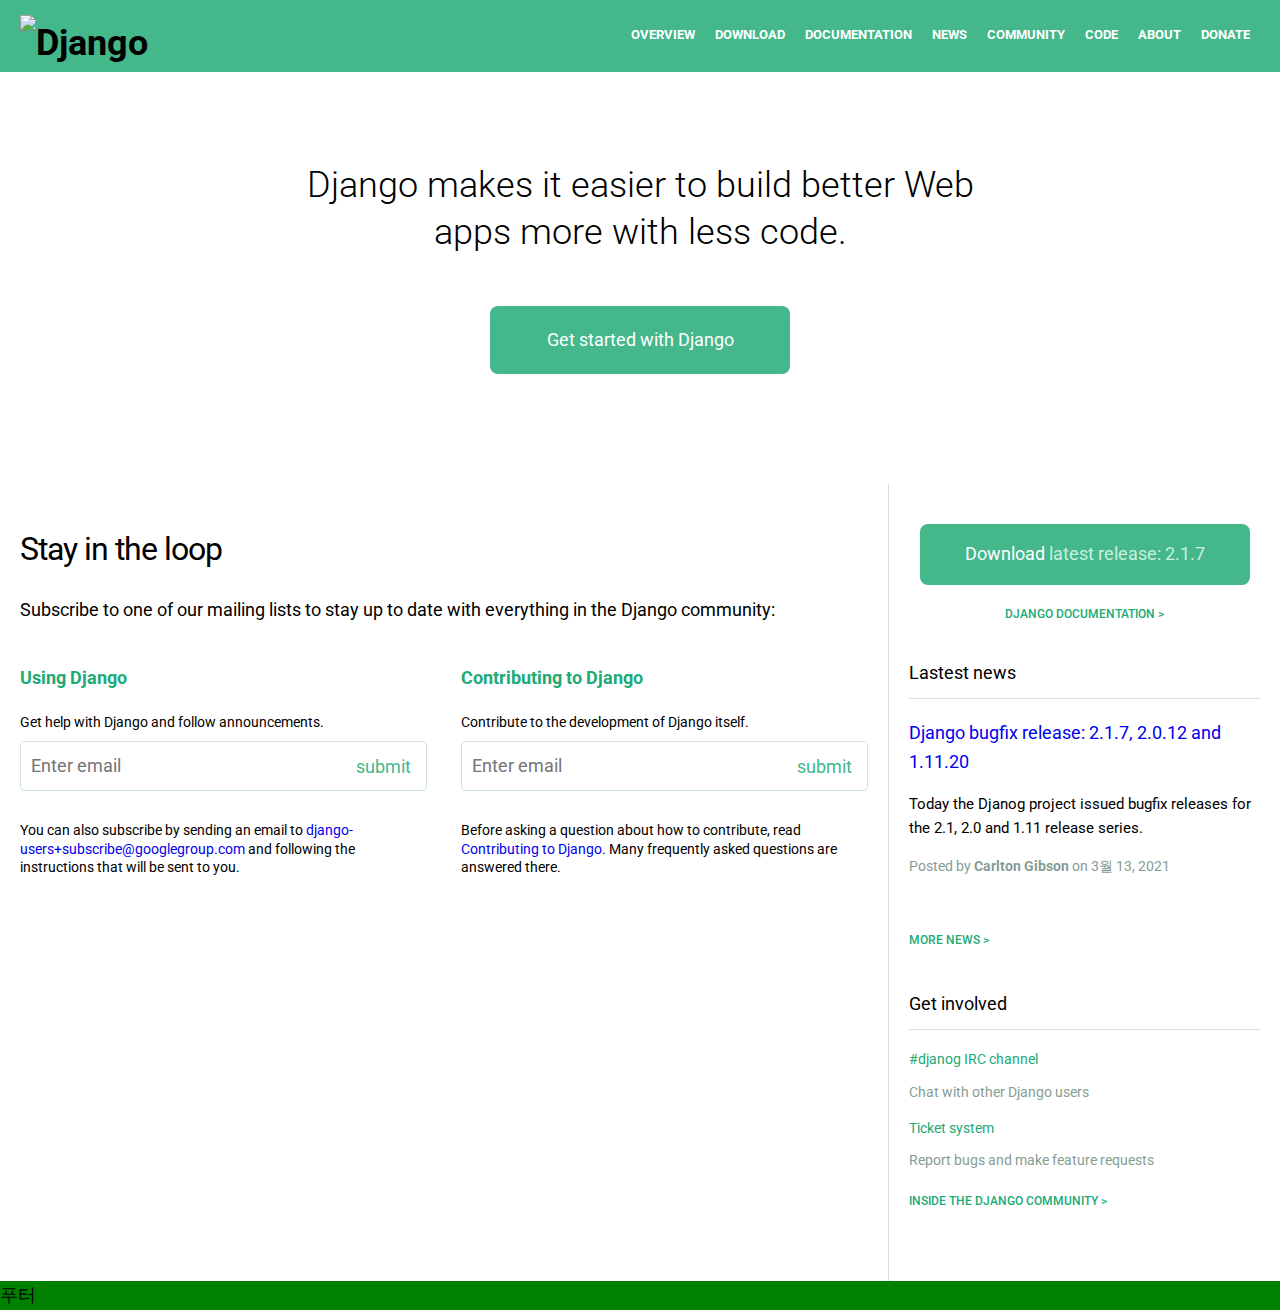
==== index.html @ ceb34139 "Start" ====
<!DOCTYPE html>
<html lang="en">
    <head>
        <meta charset="UTF-8"/>
        <meta name="viewport" content="width=device-width, initial-scale=1.0"/>
        <meta http-equiv="X-UA-Comapatible" content="ie=edge" />
        <link rel="stylesheet" href="./normalize.css">
        <link rel="stylesheet" href="./style08_sidecont.css"/>
        <link rel="preconnect" href="https://fonts.gstatic.com"/>
        <link href="https://fonts.googleapis.com/css2?family=Roboto:wght@300;400;500;700;900&display=swap" 
                rel="stylesheet">
        <title>The web framework for perfectionists with deadlines</title>
    </head>
    <!-- https://python-lecture-example-1.netlify.app/ 웹페이지 참조 -->
    <body>
        <header class="header">
            <div class="container">
                <h1 class="logo">
                    <img src="https://static.djangoproject.com/img/logo-django.42234b631760.svg" 
                    alt="Django"
                    />
                </h1>
                <nav class="nav">
                    <ul class="list">
                        <li class="list-item"><a href="#">Overview</a></li>
                        <li class="list-item"><a href="#">Download</a></li>
                        <li class="list-item"><a href="#">Documentation</a></li>
                        <li class="list-item"><a href="#">News</a></li>
                        <li class="list-item"><a href="#">Community</a></li>
                        <li class="list-item"><a href="#">Code</a></li>
                        <li class="list-item"><a href="#">About</a></li>
                        <li class="list-item"><a href="#">Donate</a></li>
                    </ul>
                </nav>
            </div>
        </header>
        <main class="main">
            <div class="hero-section">
                <div class="container">
                    <p class="intro-desc">
                        Django makes it easier to build better Web apps more with less code.
                    </p>
                    <a href="#" class="cta hero-cta">
                        Get started with Django
                    </a>
                </div>
            </div>
            <div class="container-float">
                <div class="main-content">
                    <h2 class="main-title">Stay in the loop</h2>
                    <p class="main-desc">
                        Subscribe to one of our mailing lists to stay up to date with everything in the Django community:
                    </p>

                    <div class="mailing-layout">
                        <div class="mailing">
                            <h3 class="mailing-title">
                                <a href="#">Using Django</a>
                            </h3>
                            <p class="mailing-desc">
                                Get help with Django and follow announcements. 
                            </p>
<!-- form 요소1 시작-->
                            <form action="#" class="mailing-form">
                                <label for="input-following">send e-mail for following news</label>
                                <input 
                                    type="email"
                                    placeholder="Enter email"
                                    id="input-following"
                                    name="input-following"
                                />
                                <button type="submit" class="mailing-form-btn">
                                    submit
                                </button>
                            </form>
<!-- form 요소1 끝-->                            
                            <p class="mailing-desc">
                                You can also subscribe by sending an email to
                                <a href="mailto:django-users+subscribe@googlegroup.com">
                                    django-users+subscribe@googlegroup.com
                                </a>
                                and following the instructions that will be sent to you.
                            </p>
                        </div>
                        <div class="mailing">
                            <h3 class="mailing-title">
                                <a href="#">Contributing to Django</a>
                            </h3>
                            <p class="mailing-desc">
                                Contribute to the development of Django itself.
                            </p>
<!-- form 요소2 시작 -->
                            <form action="#" class="mailing-form">
                                <label for="email-contribute">
                                    send e-mail for following news
                                </label>
                                <input 
                                    type="email"
                                    placeholder="Enter email"
                                    id="email-contribute"
                                    name="email-contribute"
                                />
                                <button type="submit" class="mailing-form-btn">
                                    submit
                                </button>
                            </form>
<!-- form 요소2 끝 -->
                            <p class="mailing-desc">
                                Before asking a question about how to contribute, read 
                                <a href="https://docs.djangoproject.com/en/dev/internet">
                                Contributing to Django</a>.
                                Many frequently asked questions are answered there.
                            </p>
                        </div>    
                    </div>
                </div>
        

                <div class="side-content">
                    <div class="container-side-cta">
                        <a href="#" class="cta side-cta"
                            >Download <em>latest release: 2.1.7</em>
                        </a>
                        <a href="#" class="more">Django documentation</a>
                    </div>
                    <div class="latest-news infos">
                        <h3 class="infos-title">Lastest news</h3>
                        <article class="news-article">
                            <h4 class="news-title"></h4>
                                <a href="#"
                                    >Django bugfix release: 2.1.7, 2.0.12 and 1.11.20</a
                                >
                            <p class="news-desc">
                                Today the Djanog project issued bugfix releases for the 2.1, 2.0 and 1.11 release series.
                            </p>
                            <p class="news-meta">
                                Posted by <span>Carlton Gibson</span> on
                                <time datetime="2021-04-13"> 3월 13, 2021</time>
                            </p>
                        </article>
                        <a href="" class="more">More news</a>
                    </div>
                    <div class="get-involved infos">
                        <h3 class="infos-title">Get involved</h3>
                        <dl class="list-communities">
                            <dt class="community-title">
                                <a href="#">#djanog IRC channel</a>
                            </dt>
                            <dd class="community-desc">Chat with other Django users</dd>
                            <dt class="community-title"><a href="#">Ticket system</a></dt>
                            <dd class="community-desc">
                                Report bugs and make feature requests
                            </dd>
                            <a href="" class="more">Inside the django community</a>
                        </dl>
                    </div>
                </div>
            </div>
        </main>
        <footer class="footer">푸터</footer>
    </body>
</html>
---- style08_sidecont.css ----
/*공통속성*/

*,
*::before,
*::after {
    box-sizing: border-box;
}
html{
    font-size: 10px;
}
body {
    min-width: 1060px;
    font-size: 1.8rem;
    line-height: 1.6;
    font-family: Roboto, Avenir, sans-serif;
}
a {
    text-decoration: none;
}
/* CTA */
.cta {
    color: white;
    font-weight: 400;
    display: block;
    border-radius: 8px;
    background: #44b78b;
}
.cta:hover {
    background: #51be95;
    font-weight: 800;
    color: black;
}

/*HEADER*/
.header {
    background: #44b78b;
    height: 72px;
    padding: 15px 0 4px;
}
.container, 
.container-float {
    max-width: 1400px;
    margin: 0 auto;
    padding: 0 20px;
    position: relative;
}
.container-float::after {
    display: block;
    content: "";
    clear: both;
}
.logo {
    margin: 0;
    padding-left: inherit;
    position: absolute;
    top: 0;
    left: 0;
}
.nav {
    text-align: right;
}
.list {
    margin: 0;
    font-size: 0;
}
.list-item {
    font-weight: 700;
    display: inline-block;
    font-size: 1.3rem;
    text-transform: uppercase;
}
.list-item > a {
    color: white;
    display: block;
    padding: 10px;
}
.list-item > a:hover {
    color: #c9f0dd;
}
/*MAIN*/
/* Hero-section */
.hero-section {
    text-align:center;
    padding: 50px 0;
    text-align: center;
    border-bottom: 1px solid cfe3dc;
}
.intro-desc {
    margin: 40px auto 50px;
    width: 700px;
    font-weight: 300;
    font-size: 3.6rem;
    line-height: 1.3;
}
.hero-cta{
    width: 300px;
    margin: 0 auto 60px;
    padding: 20px 50px;
}
/* Main content */
.main-content {
    float: left;
    width: 70%;
    padding-right: 20px;
}
.main-title {
    font-weight: 400;
    margin: 40px 0 20px 0;
    font-size: 3.2rem;
    letter-spacing: -1px;
}
.main-desc {
    margin: 0 0 20px 0;
}
.mailing-layout {
    padding-top: 20px;
}
.mailing-layout::after {
    content: "";
    display: block;
    clear: both;
}
.mailing{
    float: left;
    width: 48%;
}
.mailing:first-child {
    margin-right: 4%;
}
.mailing-title {
    margin: 0 0 20px 0;
    font-size: 1.8rem;
    font-weight: 700;
}
.mailing-title > a,
.mailing-title > a {
    color: #20aa76;
}
.mailing-title > a:hover,
.mailing-title > a:hover {
    color: #25c488;
}
.mailing-desc {
    margin: 0;
    font-size: 1.4rem;
    line-height: 1.3;
}
.mailing-form {
    margin: 10px 0 30px;
    position: relative;
}
.mailing-form > label {
    position: absolute;
    width: 1px;
    height: 1px;
    overflow: hidden;
    margin: -1px;
    clip: rect(0, 0, 0, 0);
}
input[type="email"] {
    width: 100%;
    border: 1px solid #cfe3dc;
    border-radius: 4px;
    height: 5rem;
    padding: 6px 80px 8px 10px;
}
.mailing-form-btn {
    position: absolute;
    top:30%;
    right: 1rem;
    border: 0;
    background: transparent;
    color: #44b78b;
    cursor: pointer;
}
.mailing-form-btn:hover {
    color: #0c4b33;
}

/* SIDE CONTENT */
.side-content {
    float: right;
    width: 30%;
    margin: 0;
    padding: 0 0 30px 20px;
    border-left: 1px solid #cfe3dc;
}
.side-content a:hover {
    color: #25c488;
}
.container-side-cta {
    text-align: center;
}
.cta.side-cta:hover {
    color: white;
}
.side-cta{
    width: 330px;
    padding: 16px 24px;
    margin: 40px auto 0;
}
.side-cta em{
    font-style: normal;
    color: #c9f0dd;
}
.more {
    display: block;
    margin-top: 20px;
    font-size: 1.2rem;
    font-weight: 500;
    text-transform: uppercase;
    color: #20aa76;
}
.more::after {
    content: " >";
}
.infos {
    margin-bottom: 40px;
}
.infos-title {
    font-size: 1.8rem;
    font-weight: 400;
    border-bottom: 1px solid #cfe3dc;
    margin: 3.5rem 0 0 0;
    padding-bottom: 1rem;
}
.news-title {
    margin: 0;
    font-weight: 700;
    font-size: 1.6rem;
}
.news-title > a,
.community-title > a {
    color: #20aa76;
}
.news-article {
    padding: 20px 0;
}
.news-desc {
    font-size: 1.5rem;
}
.news-meta {
    margin-top: 1rem;
    font-size: 1.4rem;
    color: #859d94;
}
.news-meta > span {
    font-weight: 700;
}
.list-community{
    padding: 20px 0;
    margin: 0;
}
.community-title {
    font-size: 1.4rem;
}
.community-title:nth-child(n+2) {
    margin-top: 14px;
}
.community-desc {
    font-size: 1.4rem;
    color: #859d94;
    margin: 10px 0 0 0;
}

/* FOOTER */
.footer {
    background: green;
    clear: both;
}

/* .hero-section {
    text-align: center;
    padding: 50px 0;
    border-bottom: 1px solid #cfe3dc;
} */
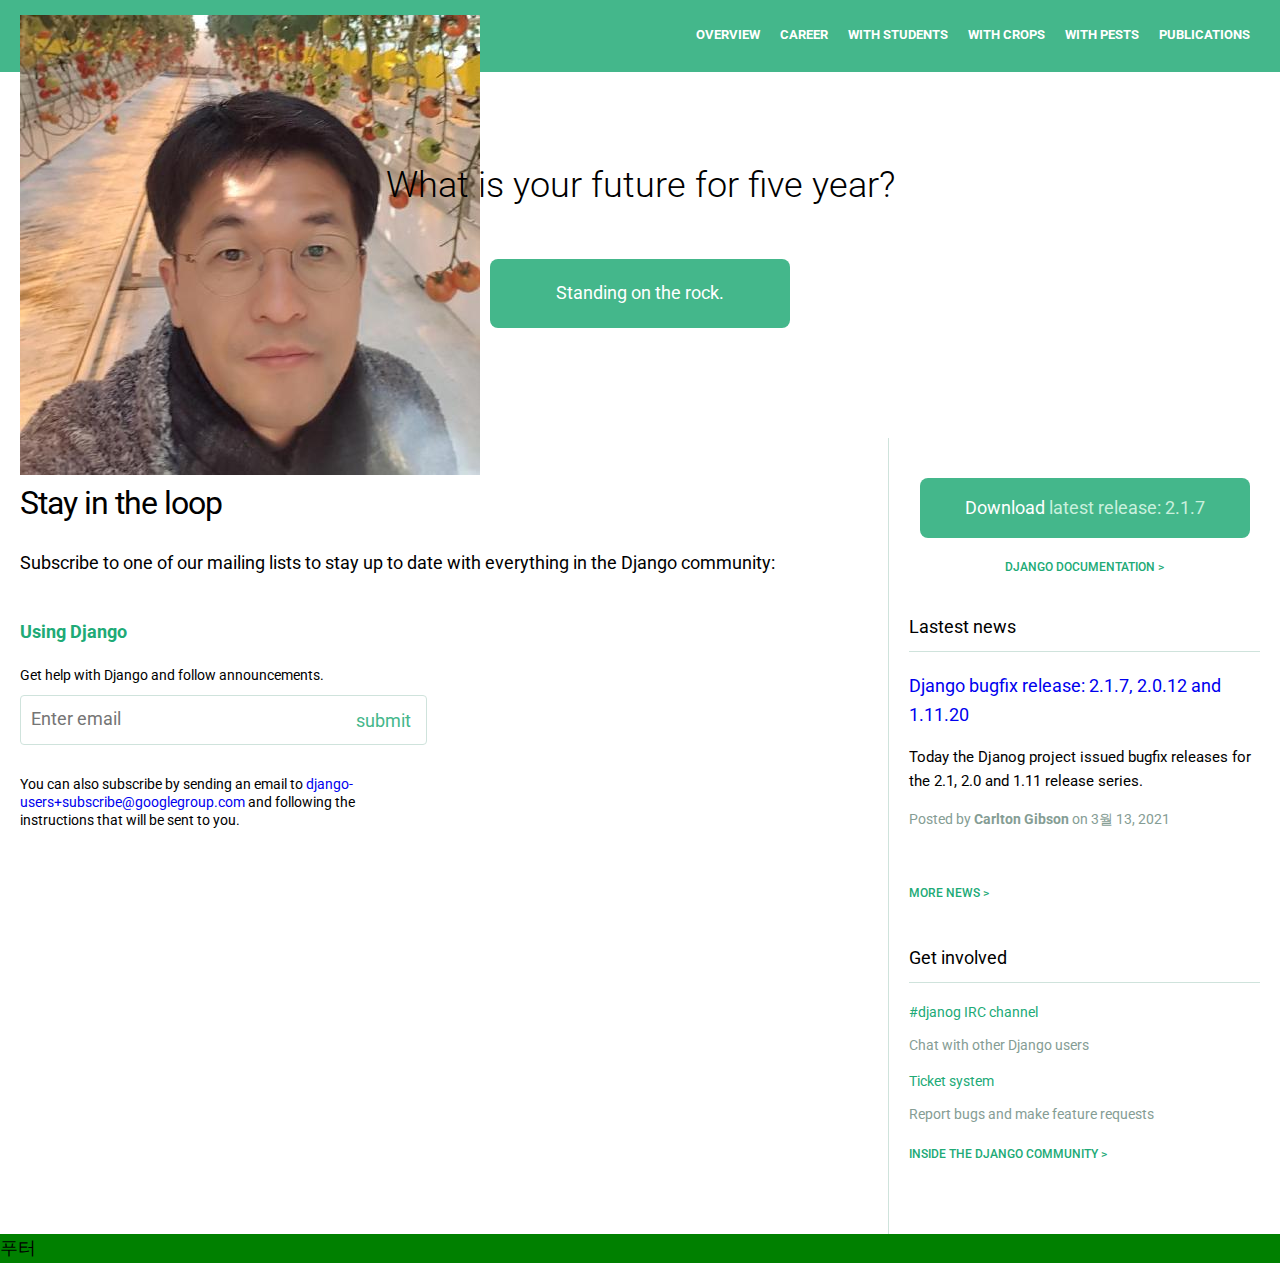
==== commit 0512233b: "2차변경" ====
--- a/index.html
+++ b/index.html
@@ -9,27 +9,25 @@
         <link rel="preconnect" href="https://fonts.gstatic.com"/>
         <link href="https://fonts.googleapis.com/css2?family=Roboto:wght@300;400;500;700;900&display=swap" 
                 rel="stylesheet">
-        <title>The web framework for perfectionists with deadlines</title>
+        <title>Present action decide on your future!</title>
     </head>
     <!-- https://python-lecture-example-1.netlify.app/ 웹페이지 참조 -->
     <body>
         <header class="header">
             <div class="container">
                 <h1 class="logo">
-                    <img src="https://static.djangoproject.com/img/logo-django.42234b631760.svg" 
+                    <img src="logo.jpeg" 
                     alt="Django"
                     />
                 </h1>
                 <nav class="nav">
                     <ul class="list">
                         <li class="list-item"><a href="#">Overview</a></li>
-                        <li class="list-item"><a href="#">Download</a></li>
-                        <li class="list-item"><a href="#">Documentation</a></li>
-                        <li class="list-item"><a href="#">News</a></li>
-                        <li class="list-item"><a href="#">Community</a></li>
-                        <li class="list-item"><a href="#">Code</a></li>
-                        <li class="list-item"><a href="#">About</a></li>
-                        <li class="list-item"><a href="#">Donate</a></li>
+                        <li class="list-item"><a href="#">Career</a></li>
+                        <li class="list-item"><a href="#">With students</a></li>
+                        <li class="list-item"><a href="#">With crops</a></li>
+                        <li class="list-item"><a href="#">With pests</a></li>
+                        <li class="list-item"><a href="#">Publications</a></li>
                     </ul>
                 </nav>
             </div>
@@ -38,10 +36,10 @@
             <div class="hero-section">
                 <div class="container">
                     <p class="intro-desc">
-                        Django makes it easier to build better Web apps more with less code.
+                        What is your future for five year?
                     </p>
                     <a href="#" class="cta hero-cta">
-                        Get started with Django
+                        Standing on the rock.
                     </a>
                 </div>
             </div>
@@ -81,37 +79,7 @@
                                 </a>
                                 and following the instructions that will be sent to you.
                             </p>
-                        </div>
-                        <div class="mailing">
-                            <h3 class="mailing-title">
-                                <a href="#">Contributing to Django</a>
-                            </h3>
-                            <p class="mailing-desc">
-                                Contribute to the development of Django itself.
-                            </p>
-<!-- form 요소2 시작 -->
-                            <form action="#" class="mailing-form">
-                                <label for="email-contribute">
-                                    send e-mail for following news
-                                </label>
-                                <input 
-                                    type="email"
-                                    placeholder="Enter email"
-                                    id="email-contribute"
-                                    name="email-contribute"
-                                />
-                                <button type="submit" class="mailing-form-btn">
-                                    submit
-                                </button>
-                            </form>
-<!-- form 요소2 끝 -->
-                            <p class="mailing-desc">
-                                Before asking a question about how to contribute, read 
-                                <a href="https://docs.djangoproject.com/en/dev/internet">
-                                Contributing to Django</a>.
-                                Many frequently asked questions are answered there.
-                            </p>
-                        </div>    
+                        </div> 
                     </div>
                 </div>
         
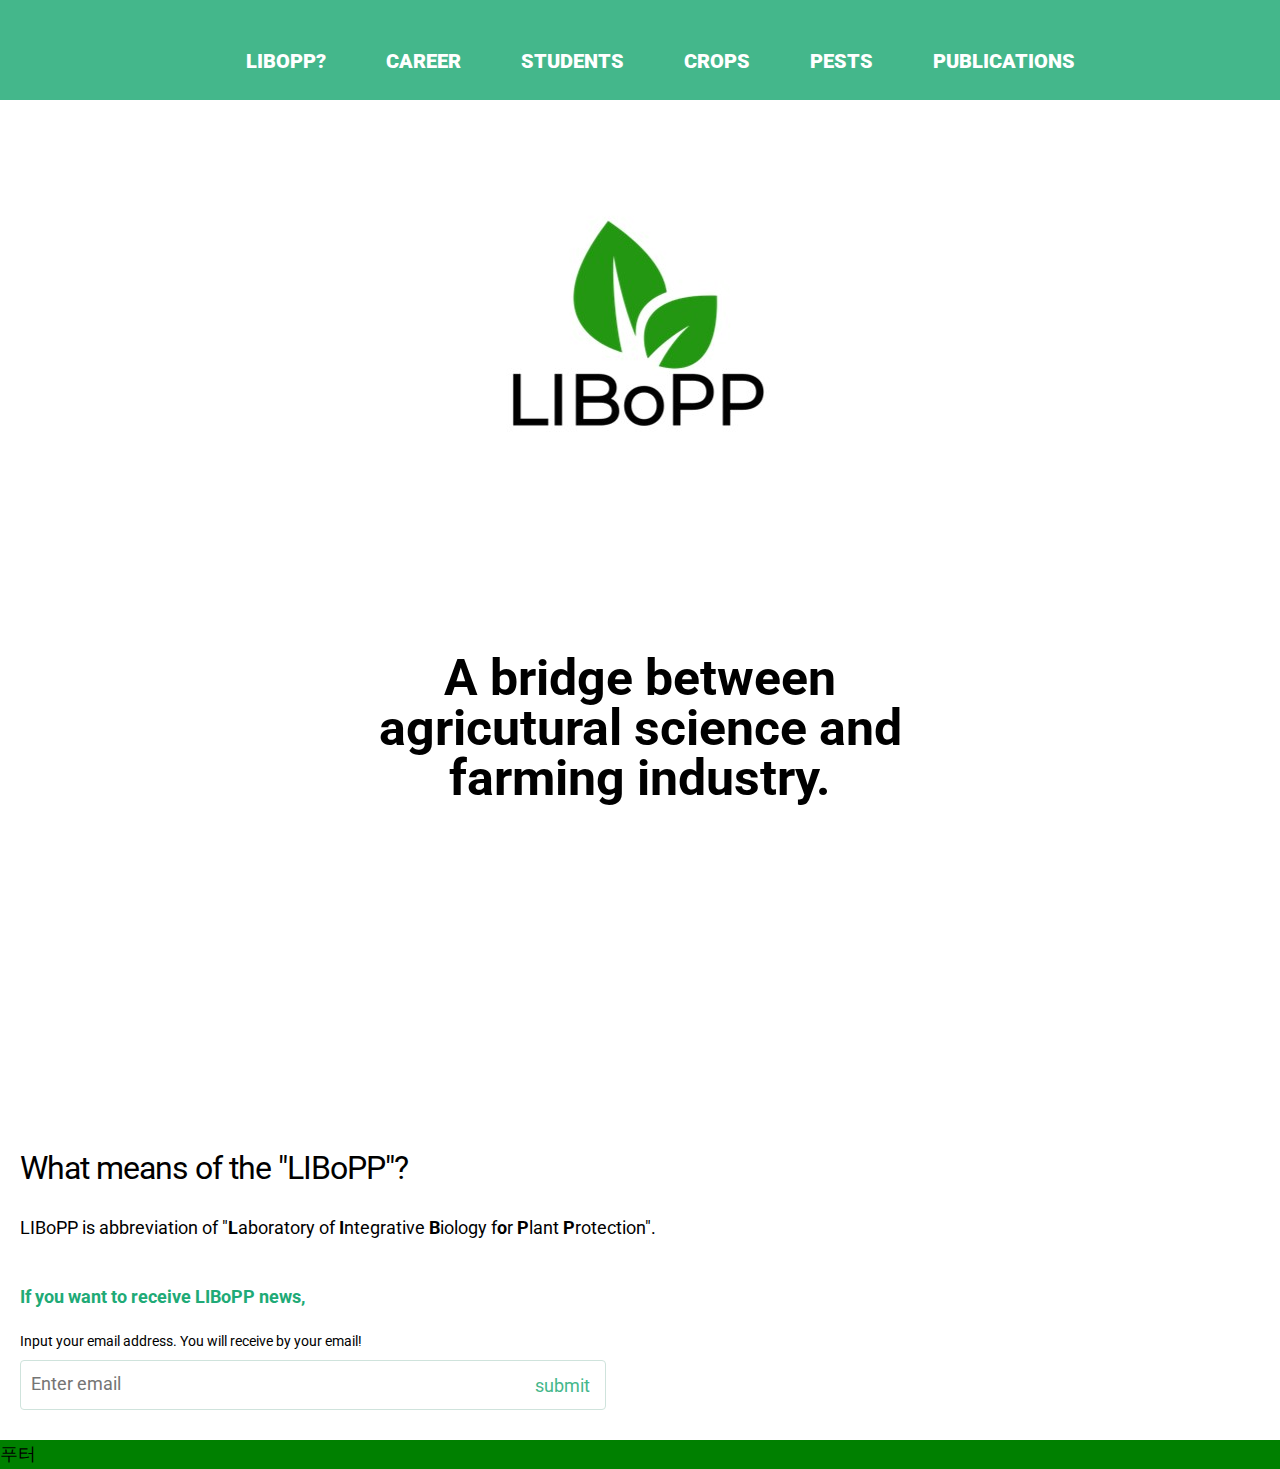
==== commit 8e744f55: "3차" ====
--- a/index.html
+++ b/index.html
@@ -15,18 +15,18 @@
     <body>
         <header class="header">
             <div class="container">
-                <h1 class="logo">
-                    <img src="logo.jpeg" 
+                <!-- <h1 class="logo">
+                    <img src="libopp_small.jpg" 
                     alt="Django"
                     />
-                </h1>
+                </h1> -->
                 <nav class="nav">
                     <ul class="list">
-                        <li class="list-item"><a href="#">Overview</a></li>
+                        <li class="list-item"><a href="./libopp/libopp.html">LIBOPP?</a></li>
                         <li class="list-item"><a href="#">Career</a></li>
-                        <li class="list-item"><a href="#">With students</a></li>
-                        <li class="list-item"><a href="#">With crops</a></li>
-                        <li class="list-item"><a href="#">With pests</a></li>
+                        <li class="list-item"><a href="./students/students.html">Students</a></li>
+                        <li class="list-item"><a href="#">Crops</a></li>
+                        <li class="list-item"><a href="#">Pests</a></li>
                         <li class="list-item"><a href="#">Publications</a></li>
                     </ul>
                 </nav>
@@ -35,28 +35,31 @@
         <main class="main">
             <div class="hero-section">
                 <div class="container">
+                    <div class="logo">
+                        <img src="libopp_small.jpg" alt="LIBoPP">
+                    </div> 
                     <p class="intro-desc">
-                        What is your future for five year?
+                        A bridge between agricutural science and farming industry.
                     </p>
-                    <a href="#" class="cta hero-cta">
+                    <!-- <a href="#" class="cta hero-cta">
                         Standing on the rock.
-                    </a>
-                </div>
+                    </a> -->
+                </div>            
             </div>
             <div class="container-float">
                 <div class="main-content">
-                    <h2 class="main-title">Stay in the loop</h2>
+                    <h2 class="main-title">What means of the "LIBoPP"?</h2>
                     <p class="main-desc">
-                        Subscribe to one of our mailing lists to stay up to date with everything in the Django community:
+                        LIBoPP is abbreviation of "<strong>L</strong>aboratory of <strong>I</strong>ntegrative <strong>B</strong>iology f<strong>o</strong>r <strong>P</strong>lant <strong>P</strong>rotection".
                     </p>
 
                     <div class="mailing-layout">
                         <div class="mailing">
                             <h3 class="mailing-title">
-                                <a href="#">Using Django</a>
+                                <a href="#">If you want to receive LIBoPP news,</a>
                             </h3>
                             <p class="mailing-desc">
-                                Get help with Django and follow announcements. 
+                                Input your email address. You will receive by your email! 
                             </p>
 <!-- form 요소1 시작-->
                             <form action="#" class="mailing-form">
@@ -72,19 +75,19 @@
                                 </button>
                             </form>
 <!-- form 요소1 끝-->                            
-                            <p class="mailing-desc">
+                            <!-- <p class="mailing-desc">
                                 You can also subscribe by sending an email to
                                 <a href="mailto:django-users+subscribe@googlegroup.com">
                                     django-users+subscribe@googlegroup.com
                                 </a>
                                 and following the instructions that will be sent to you.
-                            </p>
+                            </p> -->
                         </div> 
                     </div>
                 </div>
         
 
-                <div class="side-content">
+                <!-- <div class="side-content">
                     <div class="container-side-cta">
                         <a href="#" class="cta side-cta"
                             >Download <em>latest release: 2.1.7</em>
@@ -122,7 +125,7 @@
                             <a href="" class="more">Inside the django community</a>
                         </dl>
                     </div>
-                </div>
+                </div> -->
             </div>
         </main>
         <footer class="footer">푸터</footer>
--- a/style08_sidecont.css
+++ b/style08_sidecont.css
@@ -34,7 +34,7 @@
 /*HEADER*/
 .header {
     background: #44b78b;
-    height: 72px;
+    height: 100px;
     padding: 15px 0 4px;
 }
 .container, 
@@ -49,30 +49,32 @@
     content: "";
     clear: both;
 }
-.logo {
+/* .logo {
+    max-width: 1%;
+    height: auto;
     margin: 0;
     padding-left: inherit;
     position: absolute;
     top: 0;
     left: 0;
-}
+    } */
 .nav {
-    text-align: right;
+    text-align: center;
 }
 .list {
     margin: 0;
     font-size: 0;
 }
 .list-item {
-    font-weight: 700;
+    font-weight: 1000;
     display: inline-block;
-    font-size: 1.3rem;
+    font-size: 2.0rem;
     text-transform: uppercase;
 }
 .list-item > a {
     color: white;
     display: block;
-    padding: 10px;
+    padding: 30px;
 }
 .list-item > a:hover {
     color: #c9f0dd;
@@ -81,16 +83,16 @@
 /* Hero-section */
 .hero-section {
     text-align:center;
-    padding: 50px 0;
+    padding: 100px 100px;
     text-align: center;
     border-bottom: 1px solid cfe3dc;
 }
 .intro-desc {
-    margin: 40px auto 50px;
-    width: 700px;
-    font-weight: 300;
-    font-size: 3.6rem;
-    line-height: 1.3;
+    margin: 200px auto 200px;
+    width: 600px;
+    font-weight: 700;
+    font-size: 5.0rem;
+    line-height: 1.0;
 }
 .hero-cta{
     width: 300px;
@@ -100,7 +102,7 @@
 /* Main content */
 .main-content {
     float: left;
-    width: 70%;
+    width: 100%;
     padding-right: 20px;
 }
 .main-title {
@@ -178,7 +180,7 @@
 }
 
 /* SIDE CONTENT */
-.side-content {
+/* .side-content {
     float: right;
     width: 30%;
     margin: 0;
@@ -261,7 +263,7 @@
     font-size: 1.4rem;
     color: #859d94;
     margin: 10px 0 0 0;
-}
+} */
 
 /* FOOTER */
 .footer {
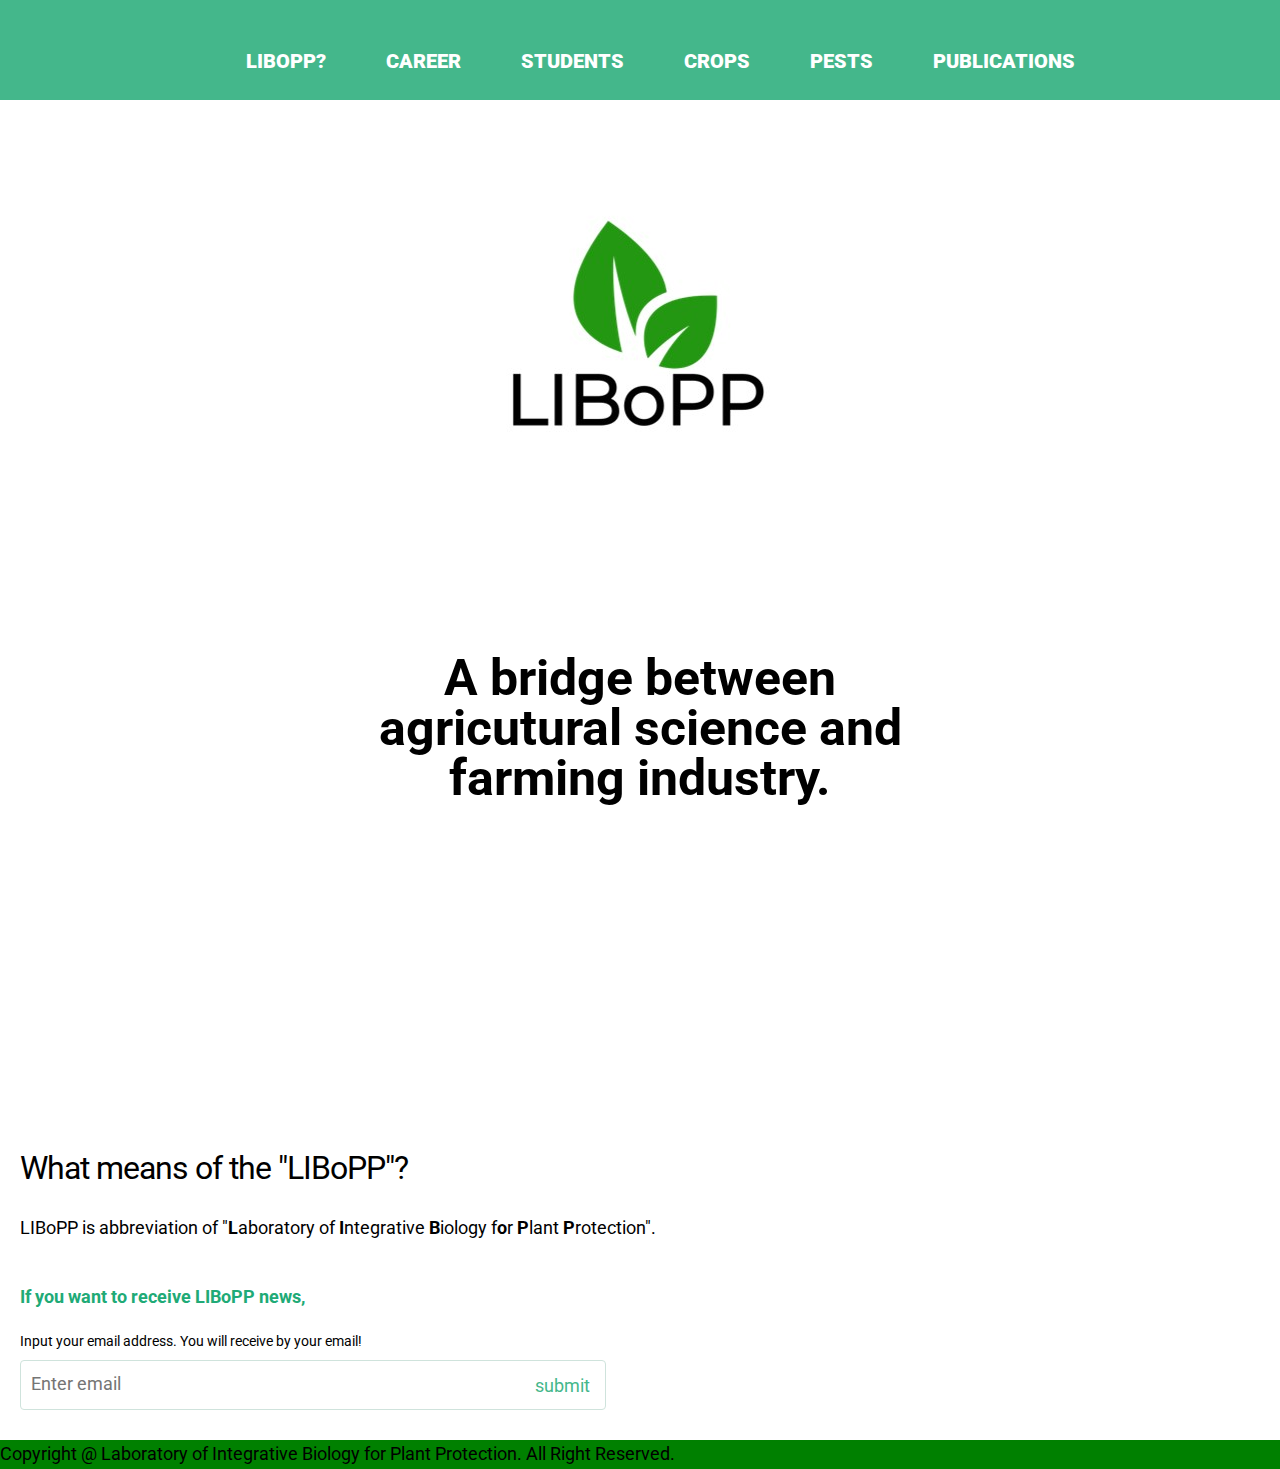
==== commit 21dbc794: "4차" ====
--- a/index.html
+++ b/index.html
@@ -15,11 +15,6 @@
     <body>
         <header class="header">
             <div class="container">
-                <!-- <h1 class="logo">
-                    <img src="libopp_small.jpg" 
-                    alt="Django"
-                    />
-                </h1> -->
                 <nav class="nav">
                     <ul class="list">
                         <li class="list-item"><a href="./libopp/libopp.html">LIBOPP?</a></li>
@@ -85,49 +80,8 @@
                         </div> 
                     </div>
                 </div>
-        
-
-                <!-- <div class="side-content">
-                    <div class="container-side-cta">
-                        <a href="#" class="cta side-cta"
-                            >Download <em>latest release: 2.1.7</em>
-                        </a>
-                        <a href="#" class="more">Django documentation</a>
-                    </div>
-                    <div class="latest-news infos">
-                        <h3 class="infos-title">Lastest news</h3>
-                        <article class="news-article">
-                            <h4 class="news-title"></h4>
-                                <a href="#"
-                                    >Django bugfix release: 2.1.7, 2.0.12 and 1.11.20</a
-                                >
-                            <p class="news-desc">
-                                Today the Djanog project issued bugfix releases for the 2.1, 2.0 and 1.11 release series.
-                            </p>
-                            <p class="news-meta">
-                                Posted by <span>Carlton Gibson</span> on
-                                <time datetime="2021-04-13"> 3월 13, 2021</time>
-                            </p>
-                        </article>
-                        <a href="" class="more">More news</a>
-                    </div>
-                    <div class="get-involved infos">
-                        <h3 class="infos-title">Get involved</h3>
-                        <dl class="list-communities">
-                            <dt class="community-title">
-                                <a href="#">#djanog IRC channel</a>
-                            </dt>
-                            <dd class="community-desc">Chat with other Django users</dd>
-                            <dt class="community-title"><a href="#">Ticket system</a></dt>
-                            <dd class="community-desc">
-                                Report bugs and make feature requests
-                            </dd>
-                            <a href="" class="more">Inside the django community</a>
-                        </dl>
-                    </div>
-                </div> -->
             </div>
         </main>
-        <footer class="footer">푸터</footer>
+        <footer class="footer">Copyright @ Laboratory of Integrative Biology for Plant Protection. All Right Reserved.</footer>
     </body>
 </html>--- a/style08_sidecont.css
+++ b/style08_sidecont.css
@@ -16,19 +16,6 @@
 }
 a {
     text-decoration: none;
-}
-/* CTA */
-.cta {
-    color: white;
-    font-weight: 400;
-    display: block;
-    border-radius: 8px;
-    background: #44b78b;
-}
-.cta:hover {
-    background: #51be95;
-    font-weight: 800;
-    color: black;
 }
 
 /*HEADER*/
@@ -49,15 +36,6 @@
     content: "";
     clear: both;
 }
-/* .logo {
-    max-width: 1%;
-    height: auto;
-    margin: 0;
-    padding-left: inherit;
-    position: absolute;
-    top: 0;
-    left: 0;
-    } */
 .nav {
     text-align: center;
 }
@@ -94,14 +72,14 @@
     font-size: 5.0rem;
     line-height: 1.0;
 }
-.hero-cta{
+/* .hero-cta{
     width: 300px;
     margin: 0 auto 60px;
     padding: 20px 50px;
-}
+} */
 /* Main content */
 .main-content {
-    float: left;
+    float: center;
     width: 100%;
     padding-right: 20px;
 }
